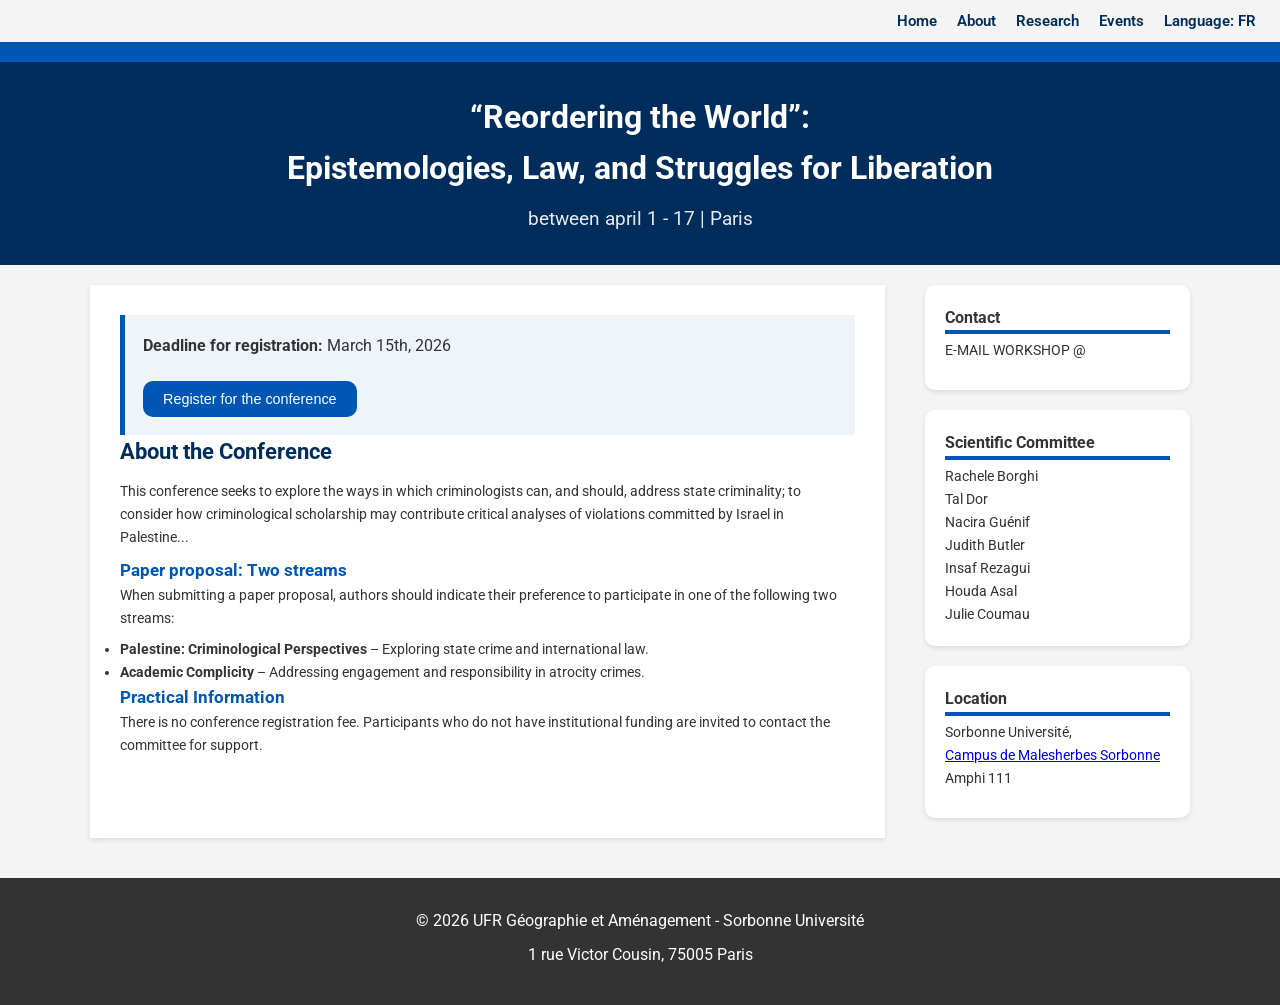
==== index_eng.html @ c08aaff0 "Add files via upload" ====
<!DOCTYPE html>
<html lang="en">
<head>
    <meta charset="UTF-8">
    <meta name="viewport" content="width=device-width, initial-scale=1.0">
    <title>"Reordering the World": Epistemologies, Law, and Struggles for Liberation.</title>
    <link rel="stylesheet" href="style.css">
    <link href="https://fonts.googleapis.com/css2?family=Roboto:wght@300;400;700&display=swap" rel="stylesheet">
</head>
<body>

    <header>
        <nav class="navbar">
            <div class="logo"></div>
            <ul class="nav-links">
                <li><a href="#">Home</a></li>
                <li><a href="#">About</a></li>
                <li><a href="#">Research</a></li>
                <li><a href="#">Events</a></li>
                <li><a href="index.html">Language: FR</a></li>
            </ul>
        </nav>
    </header>

    <section class="hero">
        <div class="container">
            <h1>“Reordering the World”:<br>Epistemologies, Law, and Struggles for Liberation</h1>
            <p class="subtitle">between april 1 - 17 | Paris</p>
        </div>
    </section>

    <main class="container main-layout">
        
        <article class="content">
            <section class="meta-info">
                <p><strong>Deadline for registration:</strong> March 15th, 2026</p>
                <button class="btn">Register for the conference</button>
            </section>

            <h2>About the Conference</h2>
            <p>This conference seeks to explore the ways in which criminologists can, and should, address state criminality; to consider how criminological scholarship may contribute critical analyses of violations committed by Israel in Palestine...</p>
            
            <h3>Paper proposal: Two streams</h3>
            <p>When submitting a paper proposal, authors should indicate their preference to participate in one of the following two streams:</p>
            <ul>
                <li><strong>Palestine: Criminological Perspectives</strong> – Exploring state crime and international law.</li>
                <li><strong>Academic Complicity</strong> – Addressing engagement and responsibility in atrocity crimes.</li>
            </ul>

            <h3>Practical Information</h3>
            <p>There is no conference registration fee. Participants who do not have institutional funding are invited to contact the committee for support.</p>
        </article>

        <aside class="sidebar">
            <div class="sidebar-widget">
                <h3>Contact</h3>
                <p>E-MAIL WORKSHOP @ </p>
            </div>
            <div class="sidebar-widget">
                <h3>Scientific Committee</h3>
                <ul>
                    <li>Rachele Borghi</li>
                    <li>Tal Dor</li>
                    <li>Nacira Guénif</li>
                    <li>Judith Butler</li>
                    <li>Insaf Rezagui</li>
                    <li>Houda Asal</li>
                    <li>Julie Coumau</li>

                </ul>
            </div>
            <div class="sidebar-widget">
                <h3>Location</h3>
                <p>Sorbonne Université,<br> 
                <a href="https://lettres.sorbonne-universite.fr/faculte-des-lettres/sites-campus-et-acces/campus-de-malesherbes"> Campus de Malesherbes Sorbonne</a><br>
                Amphi 111</p>
            </div>
        </aside>
    </main>

    <footer>
        <div class="container">
            <p>&copy; 2026 UFR Géographie et Aménagement - Sorbonne Université</p>
            <p>1 rue Victor Cousin, 75005 Paris</p>
        </div>
    </footer>

</body>
</html>
---- style.css ----
/* General Styles */
* {
    box-sizing: border-box;
    margin: 0;
    padding: 0;
}

p {
    margin-bottom: 8px;
  }

body {
    font-family: 'Roboto', sans-serif;
    line-height: 1.6;
    color: #333;
    background-color: #f4f4f4;
}

/* Color for in-progress info */
.inprogress-text {
  color: #777978;
  font-style: italic;
}

.container {
    max-width: 1100px;
    margin: auto;
    padding: 0 0px;
}

/* Navbar */
.navbar {
    background: #f4f4f4;
    display: flex;
    justify-content: space-between;
    align-items: center;
    padding: 0.5rem 1.5rem;
    border-bottom: 20px solid #0056b3;
}

.nav-links {
    display: flex;
    list-style: none;
}

.nav-links li {
    margin-left: 20px;
}

.nav-links a {
    text-decoration: none;
    color: #002d5b;
    font-weight: 600;
    font-size: 0.95rem;
}

/* Hero Section */
.hero {
    background: #002d5b;
    color: #fff;
    padding: 30px 0;
    text-align: center;
}

.hero h1 {
    font-size: 2rem;
    margin-bottom: 10px;
}

.hero .subtitle {
    font-size: 1.2rem;
    opacity: 0.9;
    margin-bottom: 0px;

}

/* Layout */
.main-layout {
    display: grid;
    grid-template-columns: 3fr 1fr;
    gap: 40px;
    margin-top: 20px;
    margin-bottom: 20px;
    font-size: 0.9rem;
}

/* Content */
.content {
    background: #fff;
    padding: 30px;
    box-shadow: 0 2px 5px rgba(0,0,0,0.1);
}

.content h2 {
    margin: 0px 0 10px;
    color: #002d5b;
}

.content h3 {
    margin: 0px 0 0px;
    color: #0056b3;
}

/* Info block */
.meta-info {
    background: #eef4f9;
    padding: 18px;
    border-left: 5px solid #0056b3;
    margin-bottom: 0px;
    font-size: 1rem;
}

/* Button */
.btn {
    display: inline-block;
    background: #0056b3;
    color: #fff;
    padding: 10px 20px;
    text-decoration: none;
    border: none;
    margin-top: 15px;
    cursor: pointer;
    font-size: 0.9rem;
    border-radius: 10px;
}

/* Sidebar */
.sidebar-widget {
    background: #fff;
    padding: 20px;
    margin-bottom: 20px;
    box-shadow: 0 2px 5px rgba(0,0,0,0.1);
    border-radius: 10px;
    font-size: 0.9rem;
}

.sidebar-widget h3 {
    border-bottom: 4px solid #0056b3;
    padding-bottom: 0px;
    margin-bottom: 5px;
    font-size: 1rem;
}

.sidebar-widget ul {
    list-style: none;
}

/* Footer */
footer {
    background: #333;
    color: #fff;
    text-align: center;
    padding: 30px 0;
    margin-top: 40px;
}

/* Responsive */
@media (max-width: 768px) {
    .main-layout {
        grid-template-columns: 1fr;
    }
}
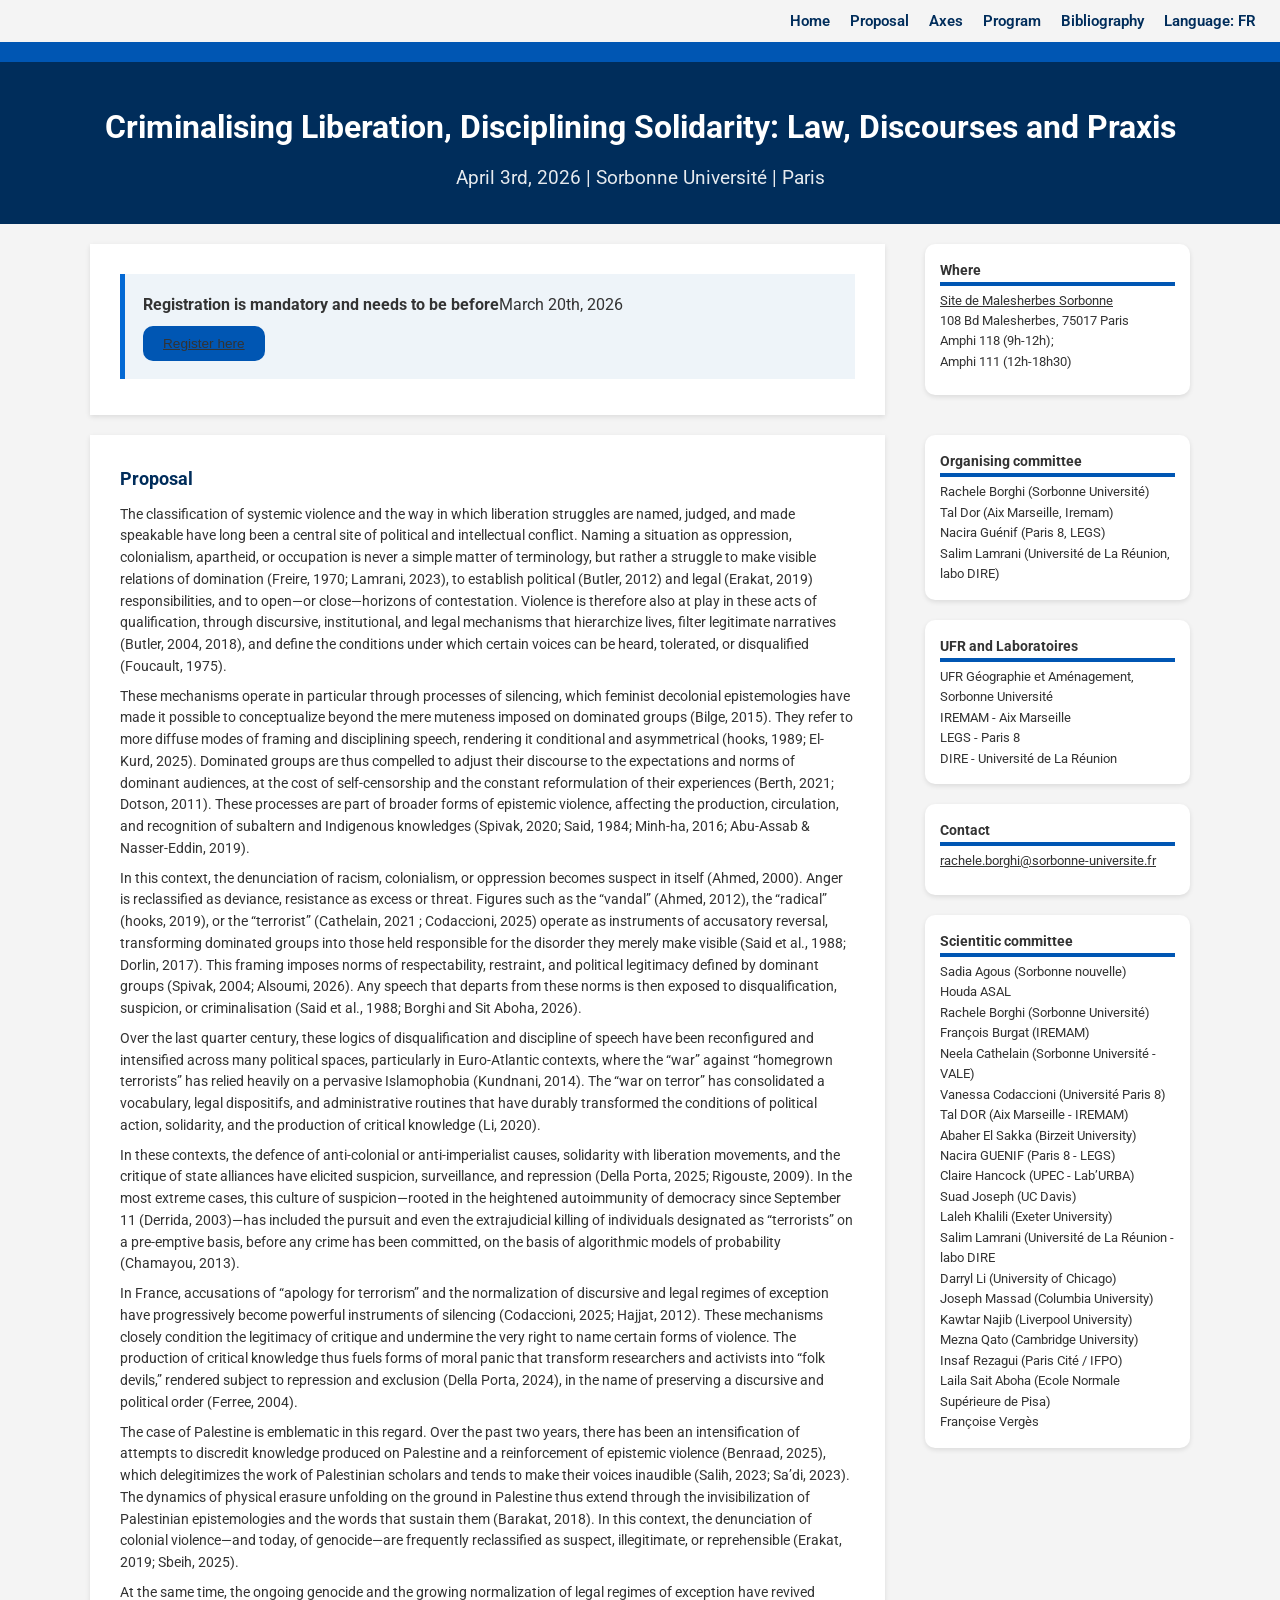
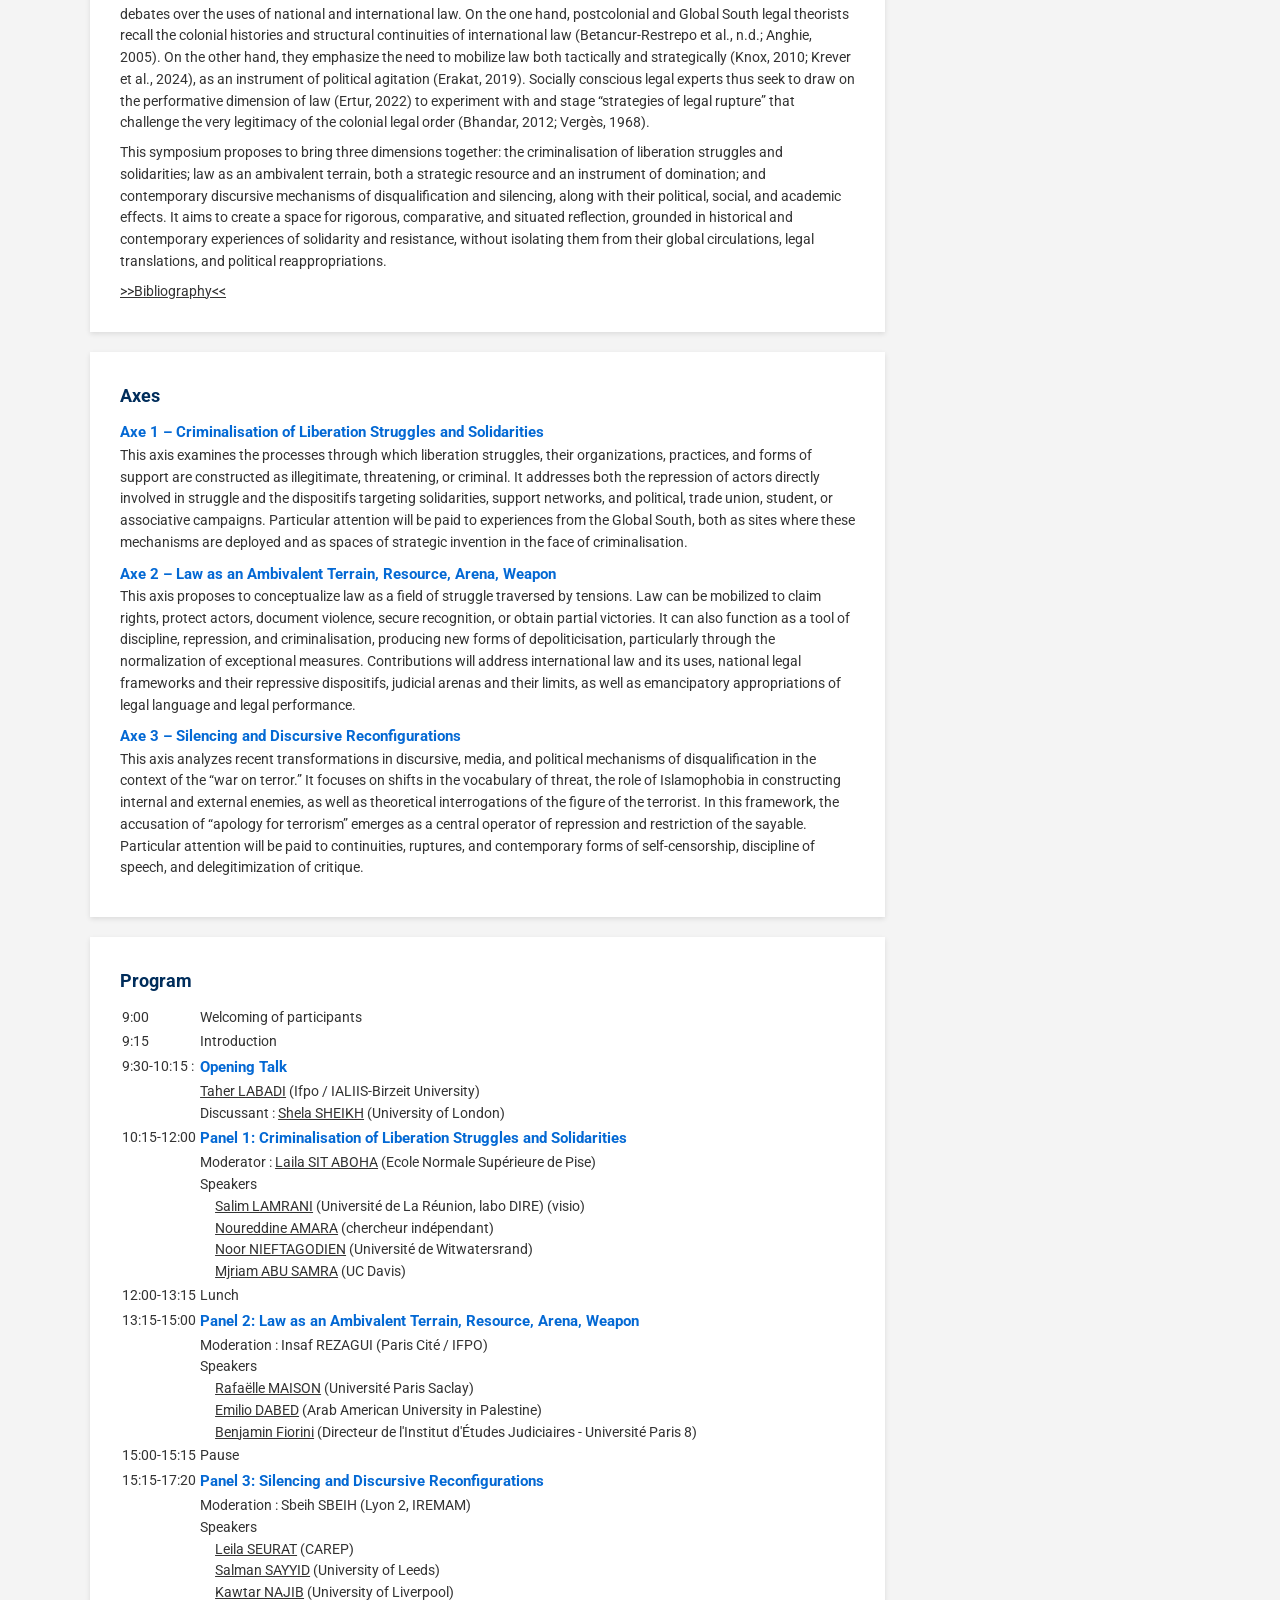
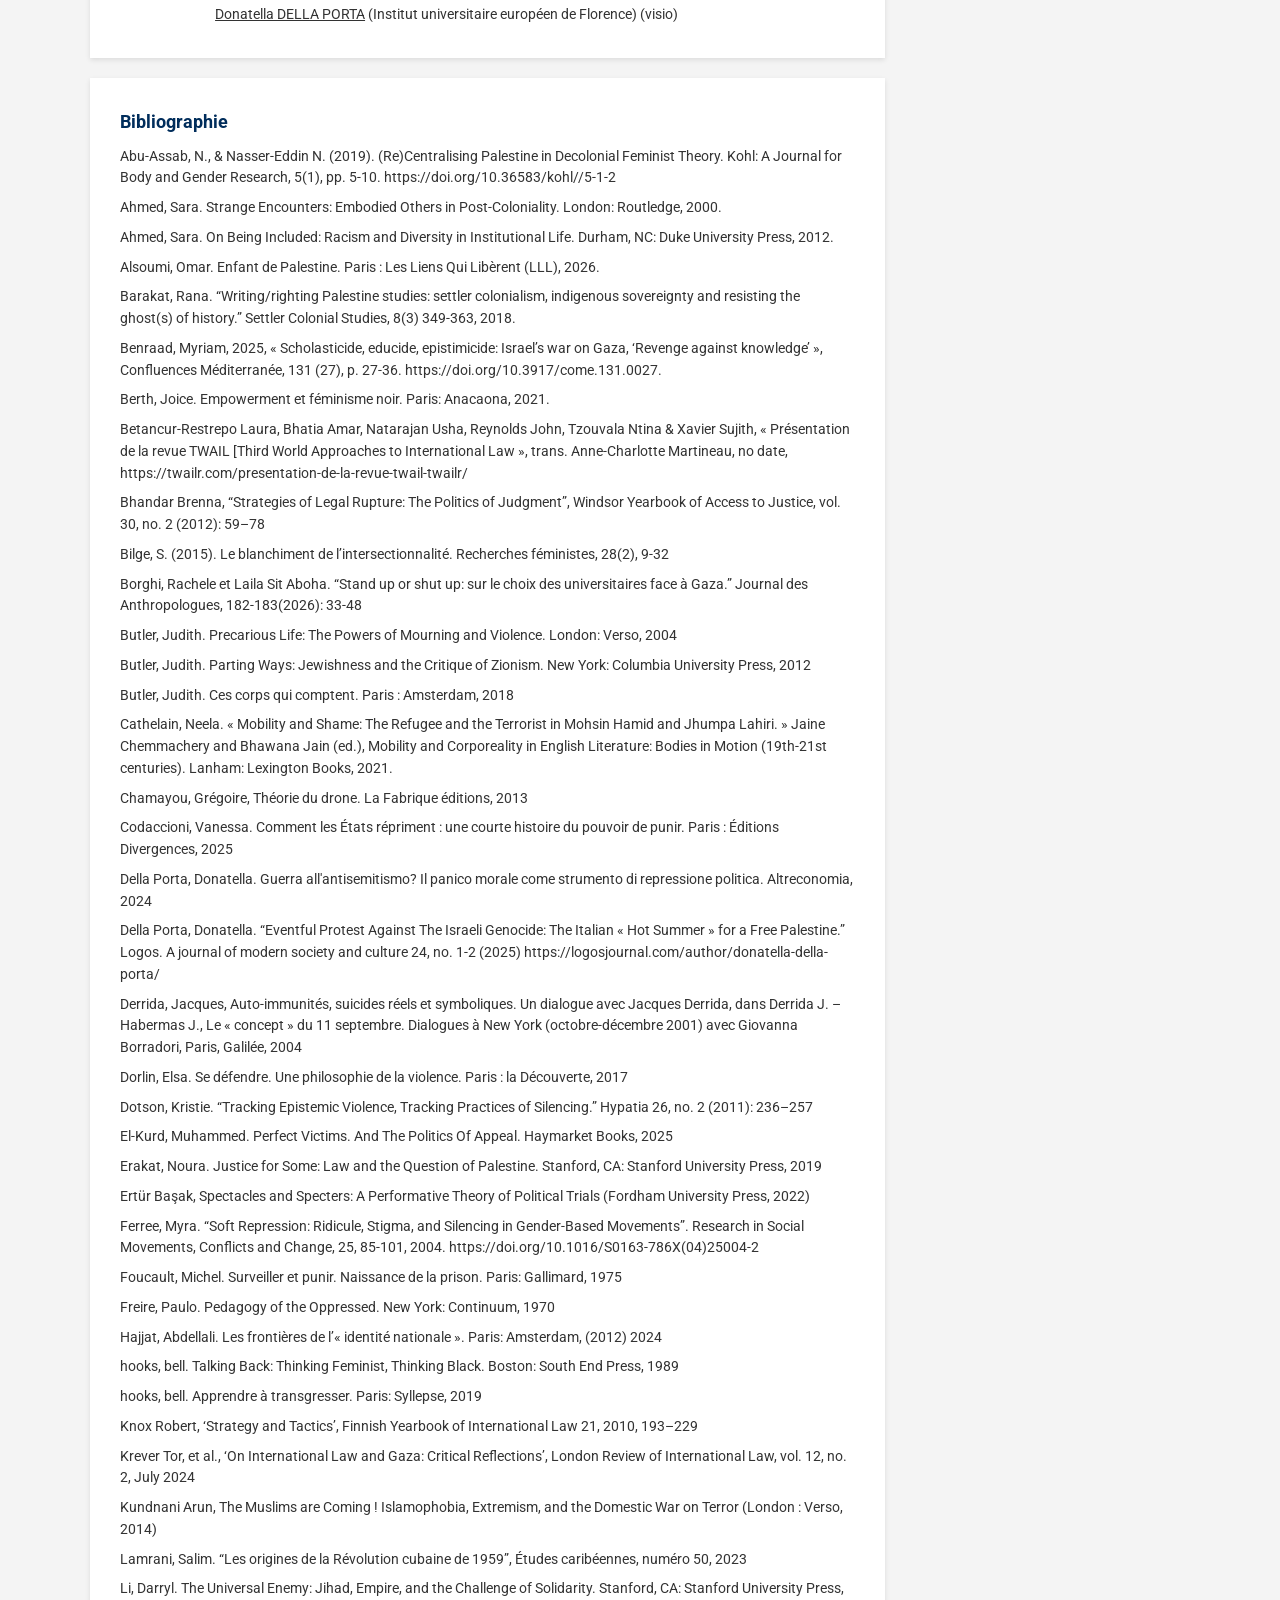
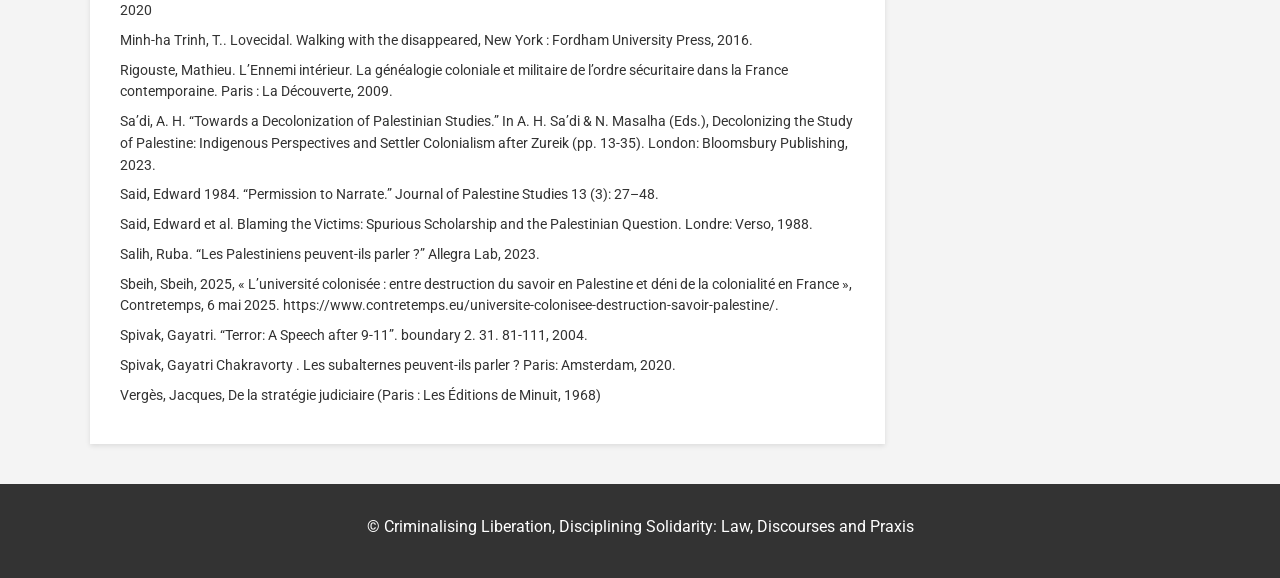
==== commit bdb52667: "Update index_eng.html" ====
--- a/index_eng.html
+++ b/index_eng.html
@@ -3,7 +3,7 @@
 <head>
     <meta charset="UTF-8">
     <meta name="viewport" content="width=device-width, initial-scale=1.0">
-    <title>"Reordering the World": Epistemologies, Law, and Struggles for Liberation.</title>
+    <title>Criminalising Liberation, Disciplining Solidarity: Law, Discourses and Praxis</title>
     <link rel="stylesheet" href="style.css">
     <link href="https://fonts.googleapis.com/css2?family=Roboto:wght@300;400;700&display=swap" rel="stylesheet">
 </head>
@@ -13,10 +13,11 @@
         <nav class="navbar">
             <div class="logo"></div>
             <ul class="nav-links">
-                <li><a href="#">Home</a></li>
-                <li><a href="#">About</a></li>
-                <li><a href="#">Research</a></li>
-                <li><a href="#">Events</a></li>
+                <li><a href="index_eng.html">Home</a></li>
+                <li><a href="#argumentaire">Proposal</a></li>
+                <li><a href="#axes">Axes</a></li>
+                <li><a href="#programme">Program</a></li>
+                <li><a href="#biblio">Bibliography</a></li>
                 <li><a href="index.html">Language: FR</a></li>
             </ul>
         </nav>
@@ -24,66 +25,293 @@
 
     <section class="hero">
         <div class="container">
-            <h1>“Reordering the World”:<br>Epistemologies, Law, and Struggles for Liberation</h1>
-            <p class="subtitle">between april 1 - 17 | Paris</p>
+            <h1>Criminalising Liberation, Disciplining Solidarity: Law, Discourses and Praxis</h1>
+            <p class="subtitle">April 3rd, 2026 | Sorbonne Université | Paris</p>
         </div>
     </section>
 
     <main class="container main-layout">
+        <article class="content">
+            <section class="meta-info">
+                <p><strong>Registration is mandatory and needs to be before</strong>March 20th, 2026</p>
+                <button class="btn">
+                    <a href="https://framaforms.org/colloque-criminaliser-la-liberation-discipliner-la-solidarite-droit-discours-et-paroles-en-lutte">Register here</a>
+                </button>
+            </section>
+        </article>
+
+        <aside class="sidebar">
+            <div class="sidebar-widget">
+                <h3>Where</h3>
+                <p> 
+                <a href="https://lettres.sorbonne-universite.fr/faculte-des-lettres/sites-campus-et-acces/campus-de-malesherbes"> Site de Malesherbes Sorbonne</a><br>
+                108 Bd Malesherbes, 75017 Paris<br>
+                Amphi 118 (9h-12h);<br>
+                Amphi 111 (12h-18h30)</p>
+            </div>
+        </aside>
+
+    </main>
+
+
+    <main class="container main-layout">
+
+        <article class="content">
+
+            <h2 id="argumentaire">Proposal</h2>
+                <p>
+                    The classification of systemic violence and the way in which liberation struggles are named, judged, and made speakable have long been a central site of political and intellectual conflict. Naming a situation as oppression, colonialism, apartheid, or occupation is never a simple matter of terminology, but rather a struggle to make visible relations of domination (Freire, 1970; Lamrani, 2023), to establish political (Butler, 2012) and legal (Erakat, 2019) responsibilities, and to open—or close—horizons of contestation. Violence is therefore also at play in these acts of qualification, through discursive, institutional, and legal mechanisms that hierarchize lives, filter legitimate narratives (Butler, 2004, 2018), and define the conditions under which certain voices can be heard, tolerated, or disqualified (Foucault, 1975).
+                </p>
+
+                <p>
+                    These mechanisms operate in particular through processes of silencing, which feminist decolonial epistemologies have made it possible to conceptualize beyond the mere muteness imposed on dominated groups (Bilge, 2015). They refer to more diffuse modes of framing and disciplining speech, rendering it conditional and asymmetrical (hooks, 1989; El-Kurd, 2025). Dominated groups are thus compelled to adjust their discourse to the expectations and norms of dominant audiences, at the cost of self-censorship and the constant reformulation of their experiences (Berth, 2021; Dotson, 2011). These processes are part of broader forms of epistemic violence, affecting the production, circulation, and recognition of subaltern and Indigenous knowledges (Spivak, 2020; Said, 1984; Minh-ha, 2016; Abu-Assab & Nasser-Eddin, 2019).
+                </p>
+
+                <p>
+                    In this context, the denunciation of racism, colonialism, or oppression becomes suspect in itself (Ahmed, 2000). Anger is reclassified as deviance, resistance as excess or threat. Figures such as the “vandal” (Ahmed, 2012), the “radical” (hooks, 2019), or the “terrorist” (Cathelain, 2021 ; Codaccioni, 2025) operate as instruments of accusatory reversal, transforming dominated groups into those held responsible for the disorder they merely make visible (Said et al., 1988; Dorlin, 2017). This framing imposes norms of respectability, restraint, and political legitimacy defined by dominant groups (Spivak, 2004; Alsoumi, 2026). Any speech that departs from these norms is then exposed to disqualification, suspicion, or criminalisation (Said et al., 1988; Borghi and Sit Aboha, 2026).
+                </p>
+
+                <p>
+                    Over the last quarter century, these logics of disqualification and discipline of speech have been reconfigured and intensified across many political spaces, particularly in Euro-Atlantic contexts, where the “war” against “homegrown terrorists” has relied heavily on a pervasive Islamophobia (Kundnani, 2014). The “war on terror” has consolidated a vocabulary, legal dispositifs, and administrative routines that have durably transformed the conditions of political action, solidarity, and the production of critical knowledge (Li, 2020).
+                </p>
+
+                <p>
+                    In these contexts, the defence of anti-colonial or anti-imperialist causes, solidarity with liberation movements, and the critique of state alliances have elicited suspicion, surveillance, and repression (Della Porta, 2025; Rigouste, 2009). In the most extreme cases, this culture of suspicion—rooted in the heightened autoimmunity of democracy since September 11 (Derrida, 2003)—has included the pursuit and even the extrajudicial killing of individuals designated as “terrorists” on a pre-emptive basis, before any crime has been committed, on the basis of algorithmic models of probability (Chamayou, 2013).
+                </p>
+
+                <p>
+                    In France, accusations of “apology for terrorism” and the normalization of discursive and legal regimes of exception have progressively become powerful instruments of silencing (Codaccioni, 2025; Hajjat, 2012). These mechanisms closely condition the legitimacy of critique and undermine the very right to name certain forms of violence. The production of critical knowledge thus fuels forms of moral panic that transform researchers and activists into “folk devils,” rendered subject to repression and exclusion (Della Porta, 2024), in the name of preserving a discursive and political order (Ferree, 2004).
+                </p>
+
+                <p>
+                    The case of Palestine is emblematic in this regard. Over the past two years, there has been an intensification of attempts to discredit knowledge produced on Palestine and a reinforcement of epistemic violence (Benraad, 2025), which delegitimizes the work of Palestinian scholars and tends to make their voices inaudible (Salih, 2023; Sa’di, 2023). The dynamics of physical erasure unfolding on the ground in Palestine thus extend through the invisibilization of Palestinian epistemologies and the words that sustain them (Barakat, 2018). In this context, the denunciation of colonial violence—and today, of genocide—are frequently reclassified as suspect, illegitimate, or reprehensible (Erakat, 2019; Sbeih, 2025).
+                </p>
+
+                <p>
+                    At the same time, the ongoing genocide and the growing normalization of legal regimes of exception have revived debates over the uses of national and international law. On the one hand, postcolonial and Global South legal theorists recall the colonial histories and structural continuities of international law (Betancur-Restrepo et al., n.d.; Anghie, 2005). On the other hand, they emphasize the need to mobilize law both tactically and strategically (Knox, 2010; Krever et al., 2024), as an instrument of political agitation (Erakat, 2019). Socially conscious legal experts thus seek to draw on the performative dimension of law (Ertur, 2022) to experiment with and stage “strategies of legal rupture” that challenge the very legitimacy of the colonial legal order (Bhandar, 2012; Vergès, 1968).
+                </p>
+
+                <p>
+                    This symposium proposes to bring three dimensions together: the criminalisation of liberation struggles and solidarities; law as an ambivalent terrain, both a strategic resource and an instrument of domination; and contemporary discursive mechanisms of disqualification and silencing, along with their political, social, and academic effects. It aims to create a space for rigorous, comparative, and situated reflection, grounded in historical and contemporary experiences of solidarity and resistance, without isolating them from their global circulations, legal translations, and political reappropriations.
+                </p>
+                <a href="#biblio">>>Bibliography<<</a></li>
+
+            </article>
+
+        <aside class="sidebar">
+
+            <div class="sidebar-widget">
+                <h3>Organising committee</h3>
+                <ul>
+                    <li>Rachele Borghi (Sorbonne Université)</li>
+                    <li>Tal Dor (Aix Marseille, Iremam)</li>
+                    <li>Nacira Guénif (Paris 8, LEGS) </li>
+                    <li>Salim Lamrani (Université de La Réunion, labo DIRE)</li>
+                </ul>
+            </div>
+
+            <div class="sidebar-widget">
+                <h3>UFR and Laboratoires</h3>
+                <ul>
+                    <li>UFR Géographie et Aménagement, Sorbonne Université</li>
+                    <li>IREMAM - Aix Marseille</li>
+                    <li>LEGS - Paris 8</li>
+                    <li>DIRE - Université de La Réunion</li>
+                </ul>
+            </div>
+
+            <div class="sidebar-widget">
+                <h3>Contact</h3>
+                <p><a href="mailto:rachele.borghi@sorbonne-universite.fr"> rachele.borghi@sorbonne-universite.fr </a></p>
+            </div>
+
+            <div class="sidebar-widget">
+                <h3>Scientitic committee</h3>
+                <ul>
+                    <li>Sadia Agous (Sorbonne nouvelle)</li>
+                    <li>Houda ASAL</li>
+                    <li>Rachele Borghi (Sorbonne Université)</li>
+                    <li>François Burgat (IREMAM)</li>
+                    <li>Neela Cathelain (Sorbonne Université - VALE)</li>
+                    <li>Vanessa Codaccioni (Université Paris 8)</li>
+                    <li>Tal DOR (Aix Marseille - IREMAM)</li>
+                    <li>Abaher El Sakka (Birzeit University)</li>
+                    <li>Nacira GUENIF (Paris 8 - LEGS)</li>
+                    <li>Claire Hancock (UPEC - Lab’URBA)</li>
+                    <li>Suad Joseph (UC Davis)</li>
+                    <li>Laleh Khalili (Exeter University)</li>
+                    <li>Salim Lamrani (Université de La Réunion - labo DIRE</li>
+                    <li>Darryl Li (University of Chicago)</li>
+                    <li>Joseph Massad (Columbia University)</li>
+                    <li>Kawtar Najib (Liverpool University)</li>
+                    <li>Mezna Qato (Cambridge University)</li>
+                    <li>Insaf Rezagui (Paris Cité / IFPO)</li>
+                    <li>Laila Sait Aboha (Ecole Normale Supérieure de Pisa)</li>
+                    <li>Françoise Vergès</li>
+                </ul>
+            </div>
+            
+        </aside>
+    </main>
+
+    <main class="container main-layout">
+
+        <article class="content">
+
+            <h2 id="axes">Axes</h2>
+
+                <h3>Axe 1 – Criminalisation of Liberation Struggles and Solidarities</h3>
+                    <p>
+                        This axis examines the processes through which liberation struggles, their organizations, practices, and forms of support are constructed as illegitimate, threatening, or criminal. It addresses both the repression of actors directly involved in struggle and the dispositifs targeting solidarities, support networks, and political, trade union, student, or associative campaigns. Particular attention will be paid to experiences from the Global South, both as sites where these mechanisms are deployed and as spaces of strategic invention in the face of criminalisation.
+                    </p>
+    
+                <h3>Axe 2 – Law as an Ambivalent Terrain, Resource, Arena, Weapon</h3>
+                    <p>
+                        This axis proposes to conceptualize law as a field of struggle traversed by tensions. Law can be mobilized to claim rights, protect actors, document violence, secure recognition, or obtain partial victories. It can also function as a tool of discipline, repression, and criminalisation, producing new forms of depoliticisation, particularly through the normalization of exceptional measures. Contributions will address international law and its uses, national legal frameworks and their repressive dispositifs, judicial arenas and their limits, as well as emancipatory appropriations of legal language and legal performance.
+                    </p>
+    
+                <h3>Axe 3 – Silencing and Discursive Reconfigurations</h3>
+                    <p>
+                        This axis analyzes recent transformations in discursive, media, and political mechanisms of disqualification in the context of the “war on terror.” It focuses on shifts in the vocabulary of threat, the role of Islamophobia in constructing internal and external enemies, as well as theoretical interrogations of the figure of the terrorist. In this framework, the accusation of “apology for terrorism” emerges as a central operator of repression and restriction of the sayable. Particular attention will be paid to continuities, ruptures, and contemporary forms of self-censorship, discipline of speech, and delegitimization of critique. 
+                    </p>
+
+        </article>
+    </main>
+
+    <main class="container main-layout">
         
         <article class="content">
-            <section class="meta-info">
-                <p><strong>Deadline for registration:</strong> March 15th, 2026</p>
-                <button class="btn">Register for the conference</button>
-            </section>
-
-            <h2>About the Conference</h2>
-            <p>This conference seeks to explore the ways in which criminologists can, and should, address state criminality; to consider how criminological scholarship may contribute critical analyses of violations committed by Israel in Palestine...</p>
-            
-            <h3>Paper proposal: Two streams</h3>
-            <p>When submitting a paper proposal, authors should indicate their preference to participate in one of the following two streams:</p>
-            <ul>
-                <li><strong>Palestine: Criminological Perspectives</strong> – Exploring state crime and international law.</li>
-                <li><strong>Academic Complicity</strong> – Addressing engagement and responsibility in atrocity crimes.</li>
-            </ul>
-
-            <h3>Practical Information</h3>
-            <p>There is no conference registration fee. Participants who do not have institutional funding are invited to contact the committee for support.</p>
+
+            <h2 id="programme">Program</h2>
+
+            <table>
+                <tr>
+                    <td width="100" height="20">9:00</td>
+                    <td width="1000" height="20">Welcoming of participants</td>
+                </tr>
+                <tr>
+                    <td>9:15</td>
+                    <td>Introduction</td>
+                </tr>
+                <tr>
+                    <td>9:30-10:15 :</td>
+                    <td style="color:#0469d4; font-weight:bold; font-size:15px">Opening Talk</td>
+                </tr>
+                <tr>
+                    <td></td>
+                    <td><a href="https://ialiis.birzeit.edu/en/people/taher-labadi">Taher LABADI</a> (Ifpo / IALIIS-Birzeit University)<br>
+                    Discussant : <a href="https://www.london.ac.uk/people/dr-shela-sheikh">Shela SHEIKH</a> (University of London)</td>
+                </tr>
+                <tr>
+                    <td>10:15-12:00</td>
+                    <td style="color:#0469d4; font-weight:bold; font-size:15px">Panel 1: Criminalisation of Liberation Struggles and Solidarities</td>
+                </tr>
+                <tr>
+                    <td></td>
+                    <td>Moderator : <a href="https://www.sns.it/en/persona/laila-sit-aboha">Laila SIT ABOHA</a> (Ecole Normale Supérieure de Pise)<br>
+                    Speakers<br>
+                    &nbsp;&nbsp;&nbsp;&nbsp;&nbsp;<a href="https://dire.univ-reunion.fr/equipe/salim-lamrani-mcf-14e-section">Salim LAMRANI</a> (Université de La Réunion, labo DIRE) (visio)<br>
+                    &nbsp;&nbsp;&nbsp;&nbsp;&nbsp;<a href="https://shs.cairn.info/publications-de-noureddine-amara--136414?lang=fr">Noureddine AMARA</a> (chercheur indépendant)<br>
+                    &nbsp;&nbsp;&nbsp;&nbsp;&nbsp;<a href="https://www.wits.ac.za/people/academic-a-z-listing/n/noornieftagodienwitsacza/">Noor NIEFTAGODIEN</a> (Université de Witwatersrand)<br>
+                    &nbsp;&nbsp;&nbsp;&nbsp;&nbsp;<a href="https://mesa.ucdavis.edu/people/mjriam-samra">Mjriam ABU SAMRA</a> (UC Davis)<br>
+                    </td>
+                </tr>
+                <tr>
+                    <td>12:00-13:15</td>
+                    <td>Lunch</td>
+                </tr>
+                <tr>
+                    <td>13:15-15:00</td>
+                    <td style="color:#0469d4; font-weight:bold; font-size:15px">Panel 2: Law as an Ambivalent Terrain, Resource, Arena, Weapon</td>
+                </tr>
+                <tr>
+                    <td></td>
+                    <td>Moderation : Insaf REZAGUI (Paris Cité / IFPO)<br>
+                    Speakers<br>
+                    &nbsp;&nbsp;&nbsp;&nbsp;&nbsp;<a href="https://univ-droit.fr/universitaires/5783-maison-rafaelle">Rafaëlle MAISON</a> (Université Paris Saclay)<br>
+                    &nbsp;&nbsp;&nbsp;&nbsp;&nbsp;<a href="https://www.qatar.georgetown.edu/emilio-dabed/">Emilio DABED</a> (Arab American University in Palestine) <br>
+                    &nbsp;&nbsp;&nbsp;&nbsp;&nbsp;<a href="https://univ-droit.fr/universitaires/32830-benjamin-fiorini">Benjamin Fiorini</a> (Directeur de l'Institut d'Études Judiciaires - Université Paris 8)<br>
+                    </td>
+                </tr>
+                <tr>
+                    <td>15:00-15:15</td>
+                    <td>Pause</td>
+                </tr>
+                <tr>
+                    <td>15:15-17:20</td>
+                    <td style="color:#0469d4; font-weight:bold; font-size:15px">Panel 3: Silencing and Discursive Reconfigurations</td>
+                </tr>
+                <tr>
+                    <td></td>
+                    <td>Moderation : Sbeih SBEIH (Lyon 2, IREMAM)<br>
+                    Speakers<br>
+                    &nbsp;&nbsp;&nbsp;&nbsp;&nbsp;<a href="https://carep-paris.org/notre-equipe/leila-seurat/">Leila SEURAT</a> (CAREP)<br>
+                    &nbsp;&nbsp;&nbsp;&nbsp;&nbsp;<a href="https://essl.leeds.ac.uk/sociology/staff/48/professor-s-sayyid">Salman SAYYID</a> (University of Leeds)<br>
+                    &nbsp;&nbsp;&nbsp;&nbsp;&nbsp;<a href="https://www.liverpool.ac.uk/people/kawtar-najib">Kawtar NAJIB</a> (University of Liverpool)<br>
+                    &nbsp;&nbsp;&nbsp;&nbsp;&nbsp;<a href="https://cosmos.sns.it/person/donatella-della-porta/">Donatella DELLA PORTA</a>  (Institut universitaire européen de Florence) (visio)<br>
+                    </td>
+                </tr>
+            </table>
         </article>
-
-        <aside class="sidebar">
-            <div class="sidebar-widget">
-                <h3>Contact</h3>
-                <p>E-MAIL WORKSHOP @ </p>
-            </div>
-            <div class="sidebar-widget">
-                <h3>Scientific Committee</h3>
-                <ul>
-                    <li>Rachele Borghi</li>
-                    <li>Tal Dor</li>
-                    <li>Nacira Guénif</li>
-                    <li>Judith Butler</li>
-                    <li>Insaf Rezagui</li>
-                    <li>Houda Asal</li>
-                    <li>Julie Coumau</li>
-
-                </ul>
-            </div>
-            <div class="sidebar-widget">
-                <h3>Location</h3>
-                <p>Sorbonne Université,<br> 
-                <a href="https://lettres.sorbonne-universite.fr/faculte-des-lettres/sites-campus-et-acces/campus-de-malesherbes"> Campus de Malesherbes Sorbonne</a><br>
-                Amphi 111</p>
-            </div>
-        </aside>
+    </main>
+
+    <main class="container main-layout">
+        <article class="content">
+            <h2 id="biblio">Bibliographie</h2>   
+                <p>Abu-Assab, N., & Nasser-Eddin N. (2019). (Re)Centralising Palestine in Decolonial Feminist Theory. Kohl: A Journal for Body and Gender Research, 5(1), pp. 5-10. https://doi.org/10.36583/kohl//5-1-2</p>
+                <p>Ahmed, Sara. Strange Encounters: Embodied Others in Post-Coloniality. London: Routledge, 2000.</p>
+                <p>Ahmed, Sara. On Being Included: Racism and Diversity in Institutional Life. Durham, NC: Duke University Press, 2012.</p>
+                <p>Alsoumi, Omar. Enfant de Palestine. Paris : Les Liens Qui Libèrent (LLL), 2026.</p>
+                <p>Barakat, Rana. “Writing/righting Palestine studies: settler colonialism, indigenous sovereignty and resisting the ghost(s) of history.” Settler Colonial Studies, 8(3) 349-363, 2018.</p>
+                <p>Benraad, Myriam, 2025, « Scholasticide, educide, epistimicide: Israel’s war on Gaza, ‘Revenge against knowledge’ », Confluences Méditerranée, 131 (27), p. 27-36. https://doi.org/10.3917/come.131.0027.</p>
+                <p>Berth, Joice. Empowerment et féminisme noir. Paris: Anacaona, 2021.</p>
+                <p>Betancur-Restrepo Laura, Bhatia Amar, Natarajan Usha, Reynolds John, Tzouvala Ntina & Xavier Sujith, « Présentation de la revue TWAIL [Third World Approaches to International Law », trans. Anne-Charlotte Martineau, no date, https://twailr.com/presentation-de-la-revue-twail-twailr/</p>
+                <p>Bhandar Brenna, “Strategies of Legal Rupture: The Politics of Judgment”, Windsor Yearbook of Access to Justice, vol. 30, no. 2 (2012): 59–78</p>
+                <p>Bilge, S. (2015). Le blanchiment de l’intersectionnalité. Recherches féministes, 28(2), 9-32</p>
+                <p>Borghi, Rachele et Laila Sit Aboha. “Stand up or shut up: sur le choix des universitaires face à Gaza.” Journal des Anthropologues, 182-183(2026): 33-48</p>
+                <p>Butler, Judith. Precarious Life: The Powers of Mourning and Violence. London: Verso, 2004</p>
+                <p>Butler, Judith. Parting Ways: Jewishness and the Critique of Zionism. New York: Columbia University Press, 2012</p>
+                <p>Butler, Judith. Ces corps qui comptent. Paris : Amsterdam, 2018</p>
+                <p>Cathelain, Neela. « Mobility and Shame: The Refugee and the Terrorist in Mohsin Hamid and Jhumpa Lahiri. » Jaine Chemmachery and Bhawana Jain (ed.), Mobility and Corporeality in English Literature: Bodies in Motion (19th-21st centuries). Lanham: Lexington Books, 2021. </p>
+                <p>Chamayou, Grégoire, Théorie du drone. La Fabrique éditions, 2013</p>
+                <p>Codaccioni, Vanessa. Comment les États répriment : une courte histoire du pouvoir de punir. Paris : Éditions Divergences, 2025</p>
+                <p>Della Porta, Donatella. Guerra all'antisemitismo? Il panico morale come strumento di repressione politica. Altreconomia, 2024</p>
+                <p>Della Porta, Donatella. “Eventful Protest Against The Israeli Genocide: The Italian « Hot Summer » for a Free Palestine.” Logos. A journal of modern society and culture 24, no. 1-2 (2025) https://logosjournal.com/author/donatella-della-porta/</p>
+                <p>Derrida, Jacques, Auto-immunités, suicides réels et symboliques. Un dialogue avec Jacques  Derrida, dans Derrida J. – Habermas J., Le « concept » du 11 septembre. Dialogues  à New York (octobre-décembre 2001) avec Giovanna Borradori, Paris, Galilée, 2004</p>
+                <p>Dorlin, Elsa. Se défendre. Une philosophie de la violence. Paris : la Découverte, 2017</p>
+                <p>Dotson, Kristie. “Tracking Epistemic Violence, Tracking Practices of Silencing.” Hypatia 26, no. 2 (2011): 236–257</p>
+                <p>El-Kurd, Muhammed. Perfect Victims. And The Politics Of Appeal. Haymarket Books, 2025</p>
+                <p>Erakat, Noura. Justice for Some: Law and the Question of Palestine. Stanford, CA: Stanford University Press, 2019</p>
+                <p>Ertür Başak, Spectacles and Specters: A Performative Theory of Political Trials (Fordham University Press, 2022)</p>
+                <p>Ferree, Myra. “Soft Repression: Ridicule, Stigma, and Silencing in Gender-Based Movements”. Research in Social Movements, Conflicts and Change, 25, 85-101, 2004. https://doi.org/10.1016/S0163-786X(04)25004-2</p>
+                <p>Foucault, Michel. Surveiller et punir. Naissance de la prison. Paris: Gallimard, 1975</p>
+                <p>Freire, Paulo. Pedagogy of the Oppressed. New York: Continuum, 1970</p>
+                <p>Hajjat, Abdellali. Les frontières de l’« identité nationale ». Paris: Amsterdam, (2012) 2024</p>
+                <p>hooks, bell. Talking Back: Thinking Feminist, Thinking Black. Boston: South End Press, 1989</p>
+                <p>hooks, bell. Apprendre à transgresser. Paris: Syllepse, 2019</p>
+                <p>Knox Robert, ‘Strategy and Tactics’, Finnish Yearbook of International Law 21, 2010, 193–229</p>
+                <p>Krever Tor, et al., ‘On International Law and Gaza: Critical Reflections’, London Review of International Law, vol. 12, no. 2, July 2024</p>
+                <p>Kundnani Arun, The Muslims are Coming ! Islamophobia, Extremism, and the Domestic War on Terror (London : Verso, 2014)</p>
+                <p>Lamrani, Salim. “Les origines de la Révolution cubaine de 1959”, Études caribéennes, numéro 50, 2023</p>
+                <p>Li, Darryl. The Universal Enemy: Jihad, Empire, and the Challenge of Solidarity. Stanford, CA: Stanford University Press, 2020</p>
+                <p>Minh-ha Trinh, T.. Lovecidal. Walking with the disappeared, New York : Fordham University Press, 2016.</p>
+                <p>Rigouste, Mathieu. L’Ennemi intérieur. La généalogie coloniale et militaire de l’ordre sécuritaire dans la France contemporaine. Paris : La Découverte, 2009.</p>
+                <p>Sa’di, A. H. “Towards a Decolonization of Palestinian Studies.” In A. H. Sa’di & N. Masalha (Eds.), Decolonizing the Study of Palestine: Indigenous Perspectives and Settler Colonialism after Zureik (pp. 13-35). London: Bloomsbury Publishing, 2023.</p>
+                <p>Said, Edward 1984. “Permission to Narrate.” Journal of Palestine Studies 13 (3): 27–48.</p>
+                <p>Said, Edward et al. Blaming the Victims: Spurious Scholarship and the Palestinian Question. Londre: Verso, 1988.</p>
+                <p>Salih, Ruba. “Les Palestiniens peuvent-ils parler ?” Allegra Lab, 2023.</p>
+                <p>Sbeih, Sbeih, 2025, « L’université colonisée : entre destruction du savoir en Palestine et déni de la colonialité en France », Contretemps, 6 mai 2025. https://www.contretemps.eu/universite-colonisee-destruction-savoir-palestine/.</p>
+                <p>Spivak, Gayatri. “Terror: A Speech after 9-11”. boundary 2. 31. 81-111, 2004.</p>
+                <p>Spivak, Gayatri Chakravorty . Les subalternes peuvent-ils parler ? Paris: Amsterdam, 2020.</p>
+                <p>Vergès, Jacques, De la stratégie judiciaire (Paris : Les Éditions de Minuit, 1968)</p>
+        </article>
     </main>
 
     <footer>
         <div class="container">
-            <p>&copy; 2026 UFR Géographie et Aménagement - Sorbonne Université</p>
-            <p>1 rue Victor Cousin, 75005 Paris</p>
+            <p>&copy; Criminalising Liberation, Disciplining Solidarity: Law, Discourses and Praxis</p>
         </div>
     </footer>
 
 </body>
-</html>+</html>
--- a/style.css
+++ b/style.css
@@ -8,6 +8,21 @@
 p {
     margin-bottom: 8px;
   }
+
+a:link {
+	color: #333;
+    text-decoration: underline;
+}
+
+a:hover {
+    font-style: bold;
+    color: #ffffff;
+    background-color: #9dc9f8;
+}
+
+/*a:visited {
+	color: #333;
+}*/
 
 body {
     font-family: 'Roboto', sans-serif;
@@ -36,6 +51,8 @@
     align-items: center;
     padding: 0.5rem 1.5rem;
     border-bottom: 20px solid #0056b3;
+    /*position:fixed;
+    top:0;*/
 }
 
 .nav-links {
@@ -65,6 +82,7 @@
 .hero h1 {
     font-size: 2rem;
     margin-bottom: 10px;
+    margin-top: 10px;
 }
 
 .hero .subtitle {
@@ -81,7 +99,7 @@
     gap: 40px;
     margin-top: 20px;
     margin-bottom: 20px;
-    font-size: 0.9rem;
+    font-size: 0.85rem;
 }
 
 /* Content */
@@ -94,18 +112,20 @@
 .content h2 {
     margin: 0px 0 10px;
     color: #002d5b;
+    font-size: 1.1rem;
 }
 
 .content h3 {
     margin: 0px 0 0px;
-    color: #0056b3;
+    color: #0469d4;
+    font-size: 0.95rem;
 }
 
 /* Info block */
 .meta-info {
     background: #eef4f9;
     padding: 18px;
-    border-left: 5px solid #0056b3;
+    border-left: 5px solid #0469d4;
     margin-bottom: 0px;
     font-size: 1rem;
 }
@@ -118,27 +138,27 @@
     padding: 10px 20px;
     text-decoration: none;
     border: none;
-    margin-top: 15px;
+    margin-top: 1px;
     cursor: pointer;
-    font-size: 0.9rem;
+    font-size: 0.85rem;
     border-radius: 10px;
 }
 
 /* Sidebar */
 .sidebar-widget {
     background: #fff;
-    padding: 20px;
+    padding: 15px;
     margin-bottom: 20px;
     box-shadow: 0 2px 5px rgba(0,0,0,0.1);
     border-radius: 10px;
-    font-size: 0.9rem;
+    font-size: 0.8rem;
 }
 
 .sidebar-widget h3 {
     border-bottom: 4px solid #0056b3;
     padding-bottom: 0px;
     margin-bottom: 5px;
-    font-size: 1rem;
+    font-size: 0.9rem;
 }
 
 .sidebar-widget ul {
@@ -159,4 +179,4 @@
     .main-layout {
         grid-template-columns: 1fr;
     }
-}+}
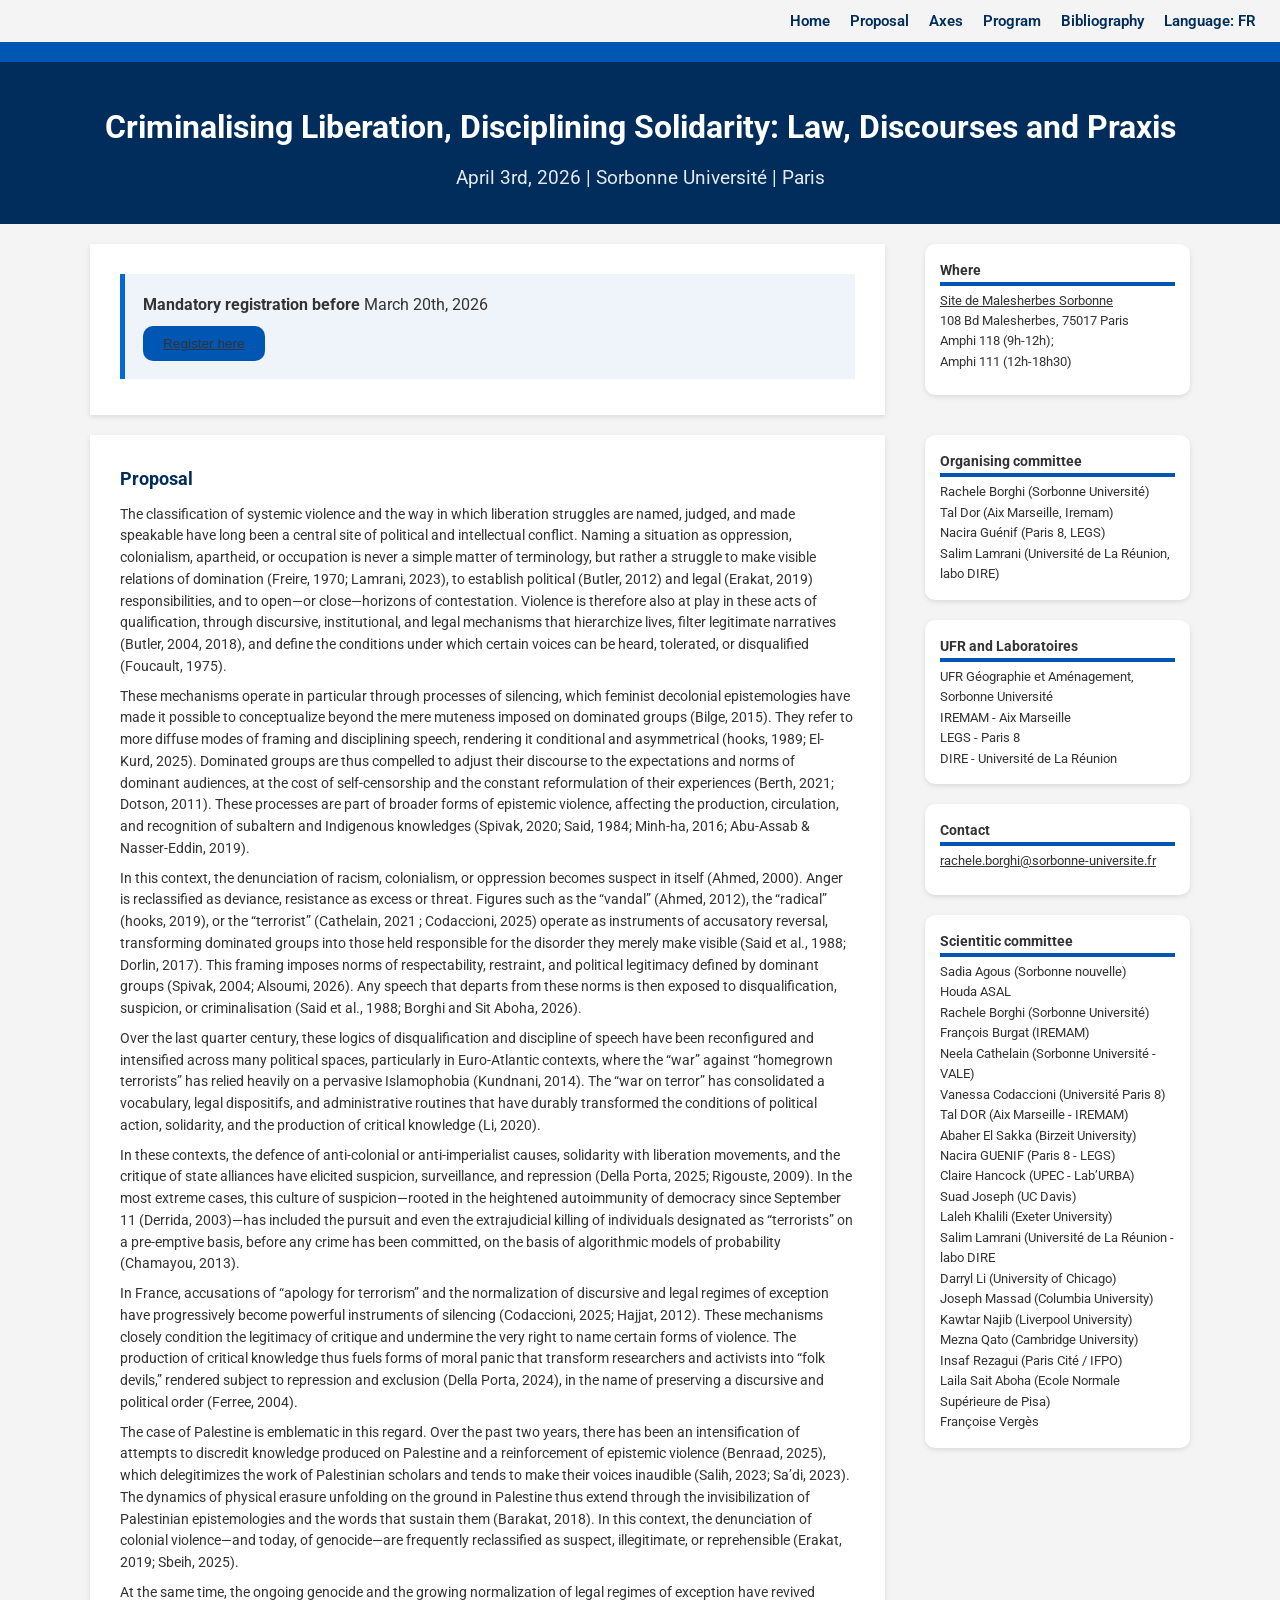
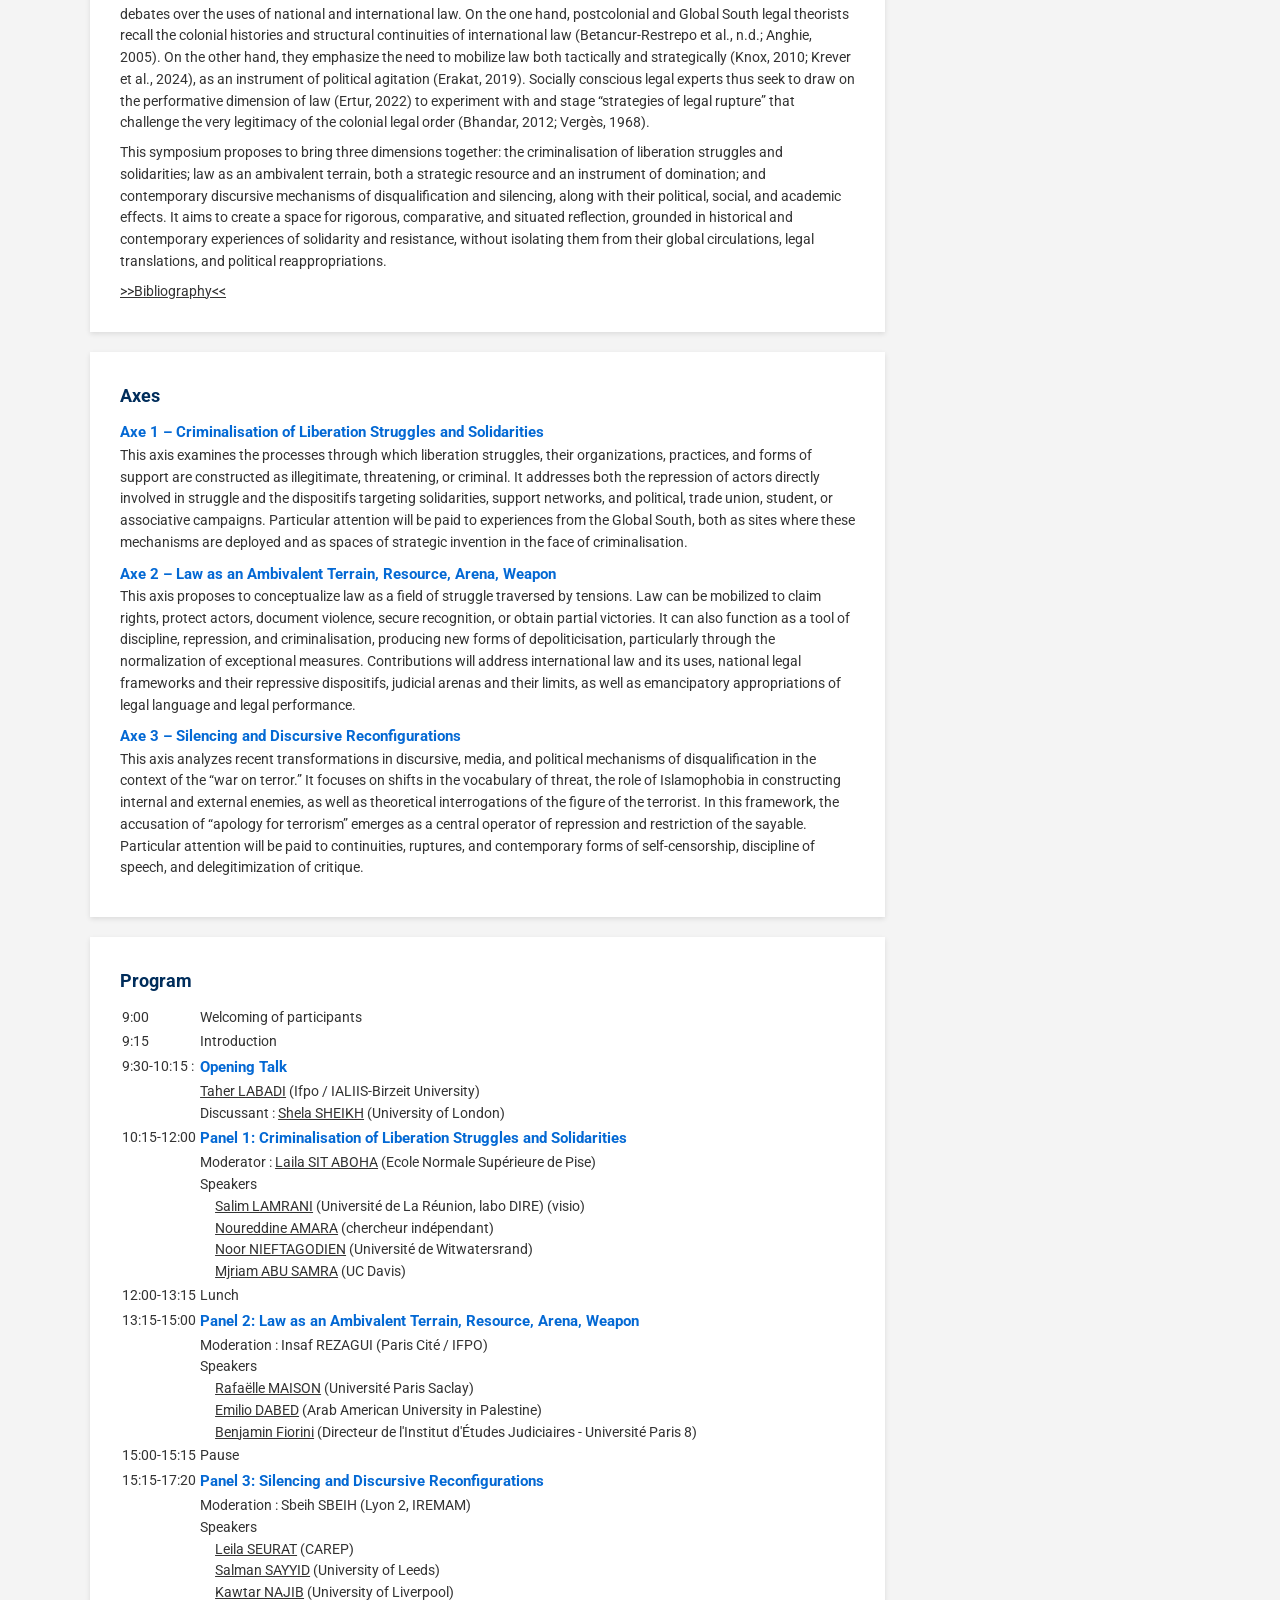
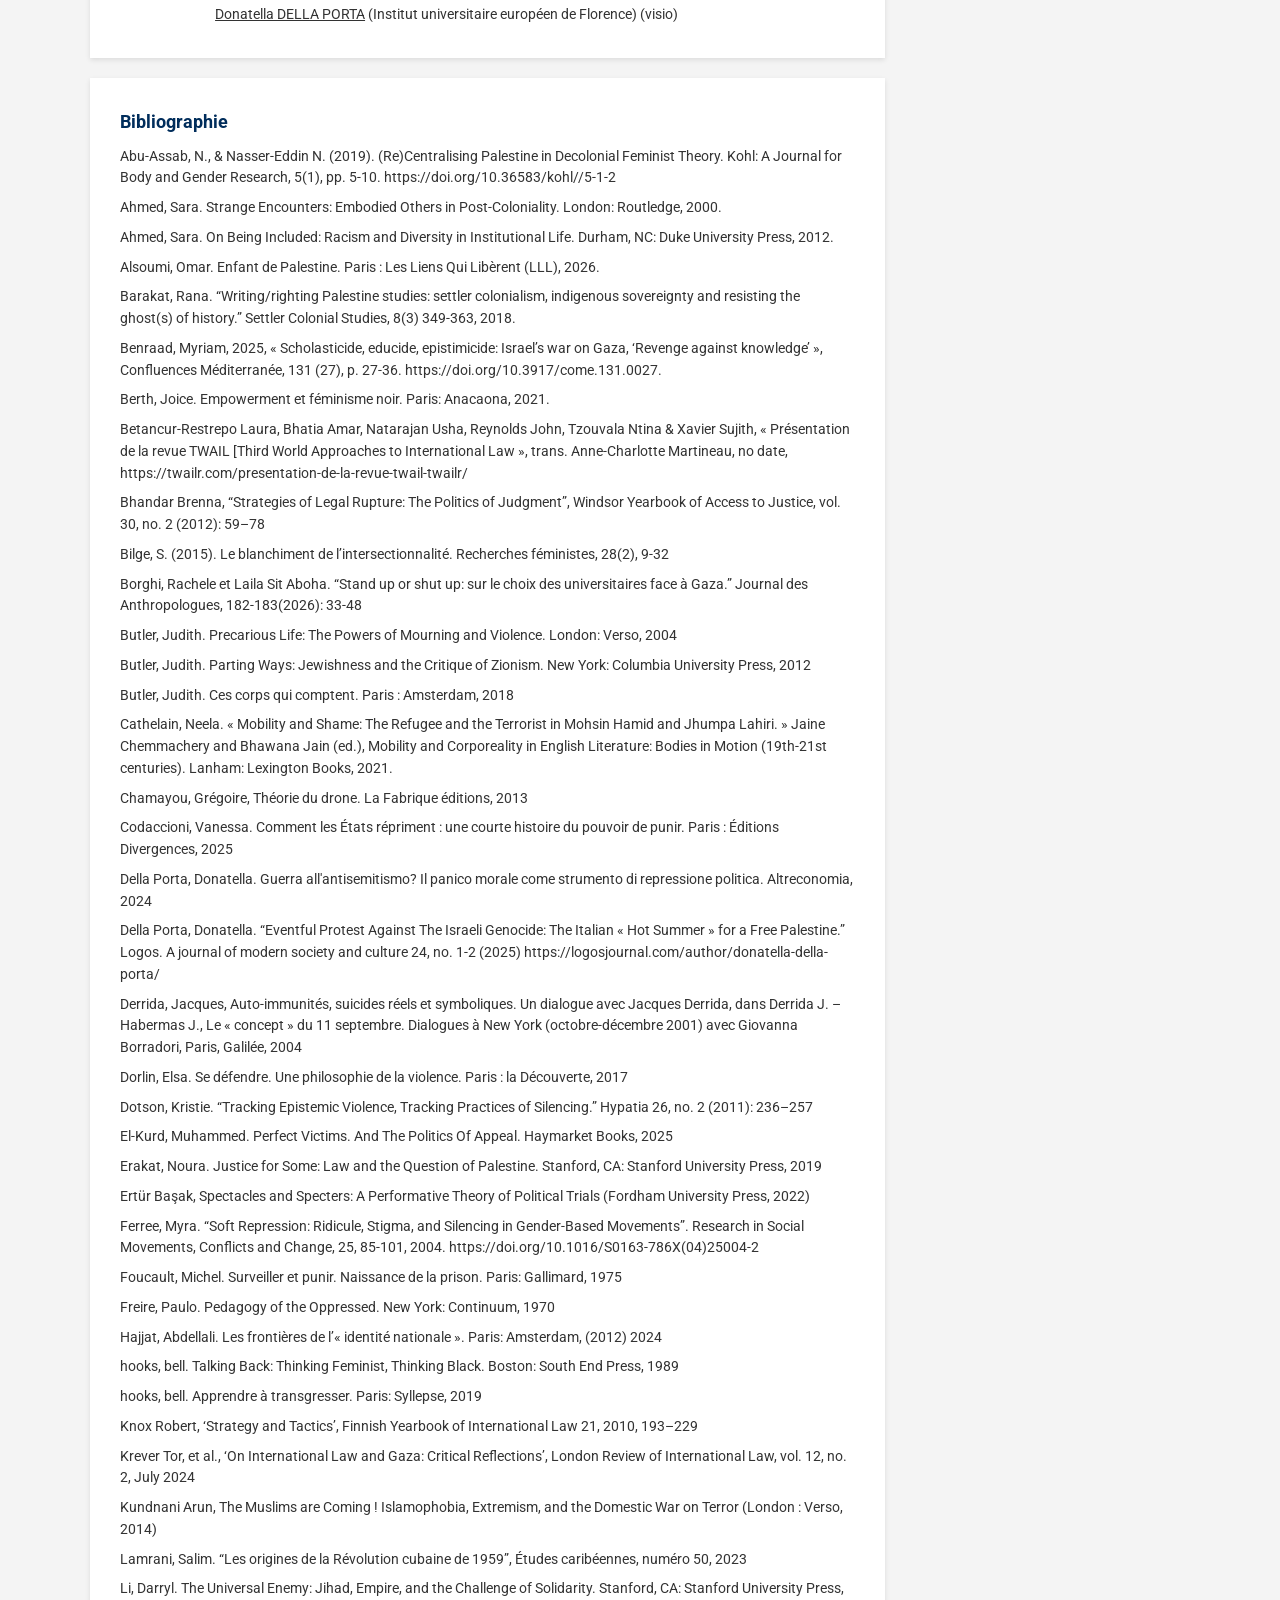
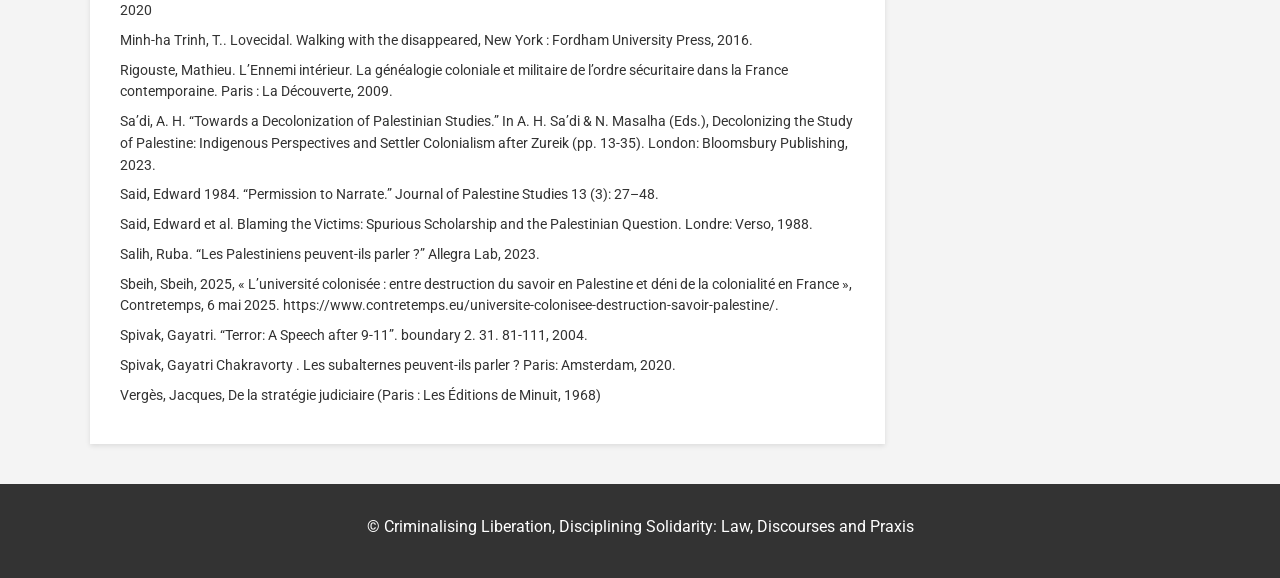
==== commit 9f4cda1e: "Update index_eng.html" ====
--- a/index_eng.html
+++ b/index_eng.html
@@ -33,7 +33,7 @@
     <main class="container main-layout">
         <article class="content">
             <section class="meta-info">
-                <p><strong>Registration is mandatory and needs to be before</strong>March 20th, 2026</p>
+                <p><strong>Mandatory registration before</strong> March 20th, 2026</p>
                 <button class="btn">
                     <a href="https://framaforms.org/colloque-criminaliser-la-liberation-discipliner-la-solidarite-droit-discours-et-paroles-en-lutte">Register here</a>
                 </button>
